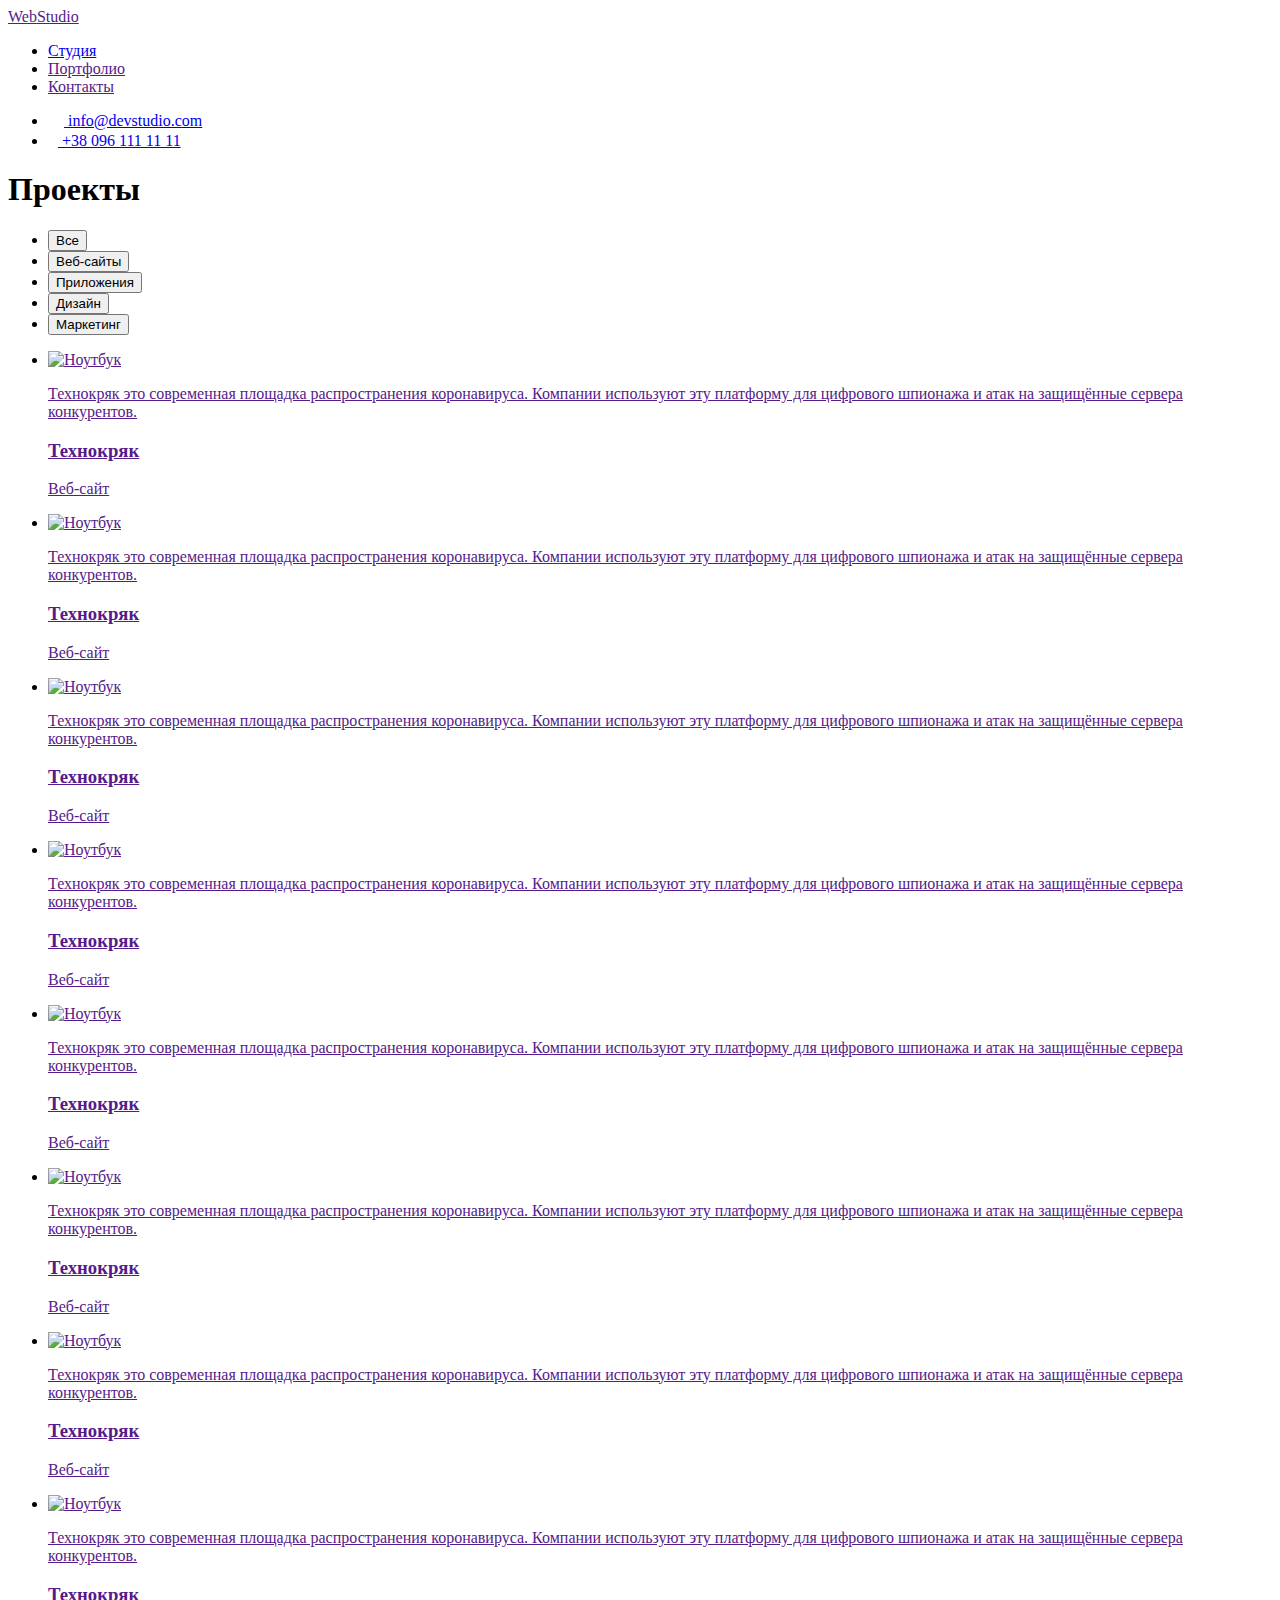
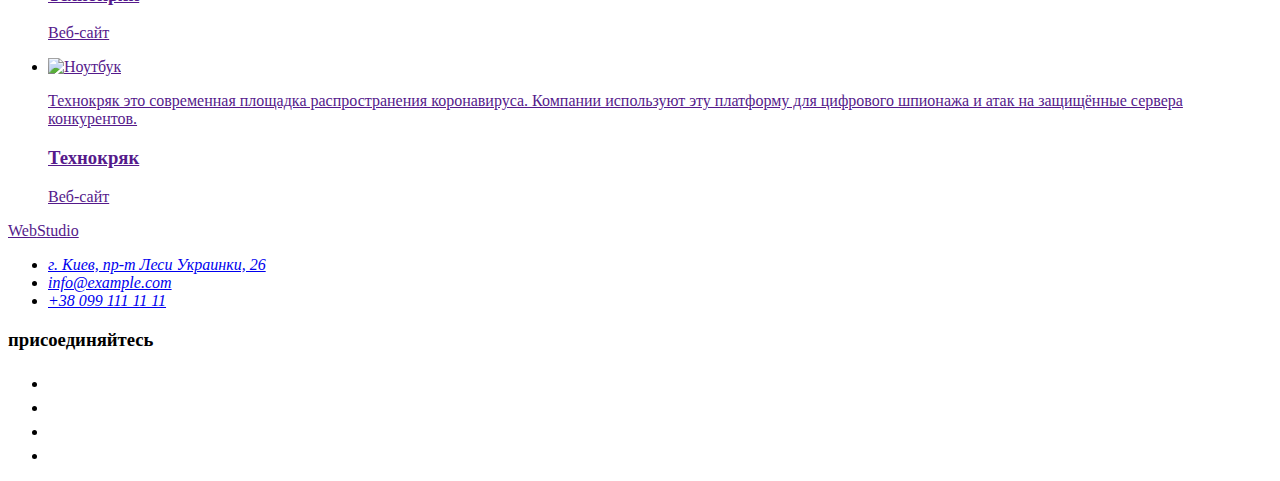
==== portfolio.html @ 6684179a "Add files to hw-06" ====
<!DOCTYPE html>
<html lang="ru">
  <head>
    <meta charset="UTF-8" />
    <meta http-equiv="X-UA-Compatible" content="IE=edge" />
    <meta name="viewport" content="width=device-width, initial-scale=1.0" />
    <title>Портфолио</title>
    <link
      rel="stylesheet"
      href="https://cdnjs.cloudflare.com/ajax/libs/modern-normalize/1.1.0/modern-normalize.min.css"
      integrity="sha512-wpPYUAdjBVSE4KJnH1VR1HeZfpl1ub8YT/NKx4PuQ5NmX2tKuGu6U/JRp5y+Y8XG2tV+wKQpNHVUX03MfMFn9Q=="
      crossorigin="anonymous"
      referrerpolicy="no-referrer"
    />
    <link rel="preconnect" href="https://fonts.googleapis.com" />
    <link rel="preconnect" href="https://fonts.gstatic.com" crossorigin />
    <link
      href="https://fonts.googleapis.com/css2?family=Raleway:wght@700&family=Roboto:wght@400;500;700;900&display=swap"
      rel="stylesheet"
    />
    <link rel="stylesheet" href="./css/style.css" />
  </head>
  <body>
    <!-- Заголовок страницы с названием студии и навигацией -->
    <header class="page-header">
      <div class="container header-flex">
        <a class="logo header-logo" href="" lang="en"><span class="logo-web">Web</span>Studio</a>
        <!-- Основная навигация -->
        <nav class="nav">
          <ul class="nav-list">
            <li class="nav-item">
              <a class="nav-link" href="./index.html">Студия</a>
            </li>
            <li class="nav-item">
              <a class="nav-link current" href="">Портфолио</a>
            </li>
            <li class="nav-item">
              <a class="nav-link" href="">Контакты</a>
            </li>
          </ul>
        </nav>
        <!-- Почта и телефон для связи -->
        <ul class="header-contacts-list">
          <li class="contacts-item">
            <a class="contacts-main" href="mailto:info@devstudio.com"
              ><svg class="contacts-icon" width="16" height="12">
                <use href="./images/icons.svg#icon-envelope"></use>
              </svg>
              info@devstudio.com</a
            >
          </li>
          <li class="contacts-item">
            <a class="contacts-main" href="tel:+380961111111"
              ><svg class="contacts-icon" width="10" height="16">
                <use href="./images/icons.svg#icon-smartphone"></use>
              </svg>
              +38 096 111 11 11</a
            >
          </li>
        </ul>
      </div>
    </header>
    <!-- Уникальная информация на странице -->
    <main>
      <!-- Секция с проектами и фильтром выбора в виде кнопок -->
      <section class="section">
        <div class="container">
          <h1 class="visually-hidden">Проекты</h1>
          <!-- Фильтр выбора на странице реализован кнопками -->
          <ul class="filter-list">
            <li class="filter-item">
              <button class="filter-button" type="button">Все</button>
            </li>
            <li class="filter-item">
              <button class="filter-button" type="button">Веб-сайты</button>
            </li>
            <li class="filter-item">
              <button class="filter-button" type="button">Приложения</button>
            </li>
            <li class="filter-item">
              <button class="filter-button" type="button">Дизайн</button>
            </li>
            <li class="filter-item">
              <button class="filter-button" type="button">Маркетинг</button>
            </li>
          </ul>
          <!-- Список проектов -->
          <ul class="projects-list">
            <li class="projects-item">
              <a class="projects-link" href="">
                <div class="projects-thumb">
                  <img src="./images/project-1.jpg" alt="Ноутбук" width="370" height="294" />
                  <p class="projects-thumb-text">
                    Технокряк это современная площадка распространения коронавируса. Компании
                    используют эту платформу для цифрового шпионажа и атак на защищённые сервера
                    конкурентов.
                  </p>
                </div>
                <div class="projects-content">
                  <h3 class="projects-title">Технокряк</h3>
                  <p class="projects-text">Веб-сайт</p>
                </div>
              </a>
            </li>

            <li class="projects-item">
              <a class="projects-link" href="">
                <div class="projects-thumb">
                  <img src="./images/project-2.jpg" alt="Ноутбук" width="370" height="294" />
                  <p class="projects-thumb-text">
                    Технокряк это современная площадка распространения коронавируса. Компании
                    используют эту платформу для цифрового шпионажа и атак на защищённые сервера
                    конкурентов.
                  </p>
                </div>
                <div class="projects-content">
                  <h3 class="projects-title">Технокряк</h3>
                  <p class="projects-text">Веб-сайт</p>
                </div>
              </a>
            </li>

            <li class="projects-item">
              <a class="projects-link" href="">
                <div class="projects-thumb">
                  <img src="./images/project-3.jpg" alt="Ноутбук" width="370" height="294" />
                  <p class="projects-thumb-text">
                    Технокряк это современная площадка распространения коронавируса. Компании
                    используют эту платформу для цифрового шпионажа и атак на защищённые сервера
                    конкурентов.
                  </p>
                </div>
                <div class="projects-content">
                  <h3 class="projects-title">Технокряк</h3>
                  <p class="projects-text">Веб-сайт</p>
                </div>
              </a>
            </li>

            <li class="projects-item">
              <a class="projects-link" href="">
                <div class="projects-thumb">
                  <img src="./images/project-4.jpg" alt="Ноутбук" width="370" height="294" />
                  <p class="projects-thumb-text">
                    Технокряк это современная площадка распространения коронавируса. Компании
                    используют эту платформу для цифрового шпионажа и атак на защищённые сервера
                    конкурентов.
                  </p>
                </div>
                <div class="projects-content">
                  <h3 class="projects-title">Технокряк</h3>
                  <p class="projects-text">Веб-сайт</p>
                </div>
              </a>
            </li>

            <li class="projects-item">
              <a class="projects-link" href="">
                <div class="projects-thumb">
                  <img src="./images/project-5.jpg" alt="Ноутбук" width="370" height="294" />
                  <p class="projects-thumb-text">
                    Технокряк это современная площадка распространения коронавируса. Компании
                    используют эту платформу для цифрового шпионажа и атак на защищённые сервера
                    конкурентов.
                  </p>
                </div>
                <div class="projects-content">
                  <h3 class="projects-title">Технокряк</h3>
                  <p class="projects-text">Веб-сайт</p>
                </div>
              </a>
            </li>

            <li class="projects-item">
              <a class="projects-link" href="">
                <div class="projects-thumb">
                  <img src="./images/project-6.jpg" alt="Ноутбук" width="370" height="294" />
                  <p class="projects-thumb-text">
                    Технокряк это современная площадка распространения коронавируса. Компании
                    используют эту платформу для цифрового шпионажа и атак на защищённые сервера
                    конкурентов.
                  </p>
                </div>
                <div class="projects-content">
                  <h3 class="projects-title">Технокряк</h3>
                  <p class="projects-text">Веб-сайт</p>
                </div>
              </a>
            </li>

            <li class="projects-item">
              <a class="projects-link" href="">
                <div class="projects-thumb">
                  <img src="./images/project-7.jpg" alt="Ноутбук" width="370" height="294" />
                  <p class="projects-thumb-text">
                    Технокряк это современная площадка распространения коронавируса. Компании
                    используют эту платформу для цифрового шпионажа и атак на защищённые сервера
                    конкурентов.
                  </p>
                </div>
                <div class="projects-content">
                  <h3 class="projects-title">Технокряк</h3>
                  <p class="projects-text">Веб-сайт</p>
                </div>
              </a>
            </li>

            <li class="projects-item">
              <a class="projects-link" href="">
                <div class="projects-thumb">
                  <img src="./images/project-8.jpg" alt="Ноутбук" width="370" height="294" />
                  <p class="projects-thumb-text">
                    Технокряк это современная площадка распространения коронавируса. Компании
                    используют эту платформу для цифрового шпионажа и атак на защищённые сервера
                    конкурентов.
                  </p>
                </div>
                <div class="projects-content">
                  <h3 class="projects-title">Технокряк</h3>
                  <p class="projects-text">Веб-сайт</p>
                </div>
              </a>
            </li>

            <li class="projects-item">
              <a class="projects-link" href="">
                <div class="projects-thumb">
                  <img src="./images/project-9.jpg" alt="Ноутбук" width="370" height="294" />
                  <p class="projects-thumb-text">
                    Технокряк это современная площадка распространения коронавируса. Компании
                    используют эту платформу для цифрового шпионажа и атак на защищённые сервера
                    конкурентов.
                  </p>
                </div>
                <div class="projects-content">
                  <h3 class="projects-title">Технокряк</h3>
                  <p class="projects-text">Веб-сайт</p>
                </div>
              </a>
            </li>
          </ul>
        </div>
      </section>
    </main>
    <!-- Подвал страницы -->
    <footer class="footer">
      <div class="container subcontainer-flex">
        <div class="subcontainer-one">
          <a class="logo logo-move" href="" lang="en"
            ><span class="logo-web">Web</span><span class="logo-studio">Studio</span></a
          >
          <address class="footer-info">
            <ul class="contacts-list">
              <li class="footer-contacts-item">
                <a
                  class="contacts-link"
                  href="https://goo.gl/maps/KPwA6rwqmE2eZGLd6"
                  target="_blank"
                  rel="noopener noreferrer"
                  >г. Киев, пр-т Леси Украинки, 26</a
                >
              </li>
              <li class="footer-contacts-item">
                <a class="contacts-secondary" href="mailto:info@example.com">info@example.com</a>
              </li>
              <li class="bottom-contacts-item">
                <a class="contacts-secondary" href="tel:+380991111111">+38 099 111 11 11</a>
              </li>
            </ul>
          </address>
        </div>
        <div class="subcontainer-two">
          <h3 class="connect-title">присоединяйтесь</h3>
          <ul class="connect-list">
            <li class="connect-item">
              <a
                class="connect-link"
                href="https://www.instagram.com"
                target="_blank"
                rel="noopener noreferrer"
              >
                <svg class="connect-social-networks-icon" width="20" height="20">
                  <use href="./images/icons.svg#icon-instagram"></use>
                </svg>
              </a>
            </li>
            <li class="connect-item">
              <a
                class="connect-link"
                href="https://www.twitter.com"
                target="_blank"
                rel="noopener noreferrer"
              >
                <svg class="connect-social-networks-icon" width="20" height="20">
                  <use href="./images/icons.svg#icon-twitter"></use>
                </svg>
              </a>
            </li>
            <li class="connect-item">
              <a
                class="connect-link"
                href="https://www.facebook.com"
                target="_blank"
                rel="noopener noreferrer"
              >
                <svg class="connect-social-networks-icon" width="20" height="20">
                  <use href="./images/icons.svg#icon-facebook"></use>
                </svg>
              </a>
            </li>
            <li class="connect-item">
              <a
                class="connect-link"
                href="https://www.linkedin.com"
                target="_blank"
                rel="noopener noreferrer"
              >
                <svg class="connect-social-networks-icon" width="20" height="20">
                  <use href="./images/icons.svg#icon-linkedin"></use>
                </svg>
              </a>
            </li>
          </ul>
        </div>
      </div>
    </footer>
  </body>
</html>
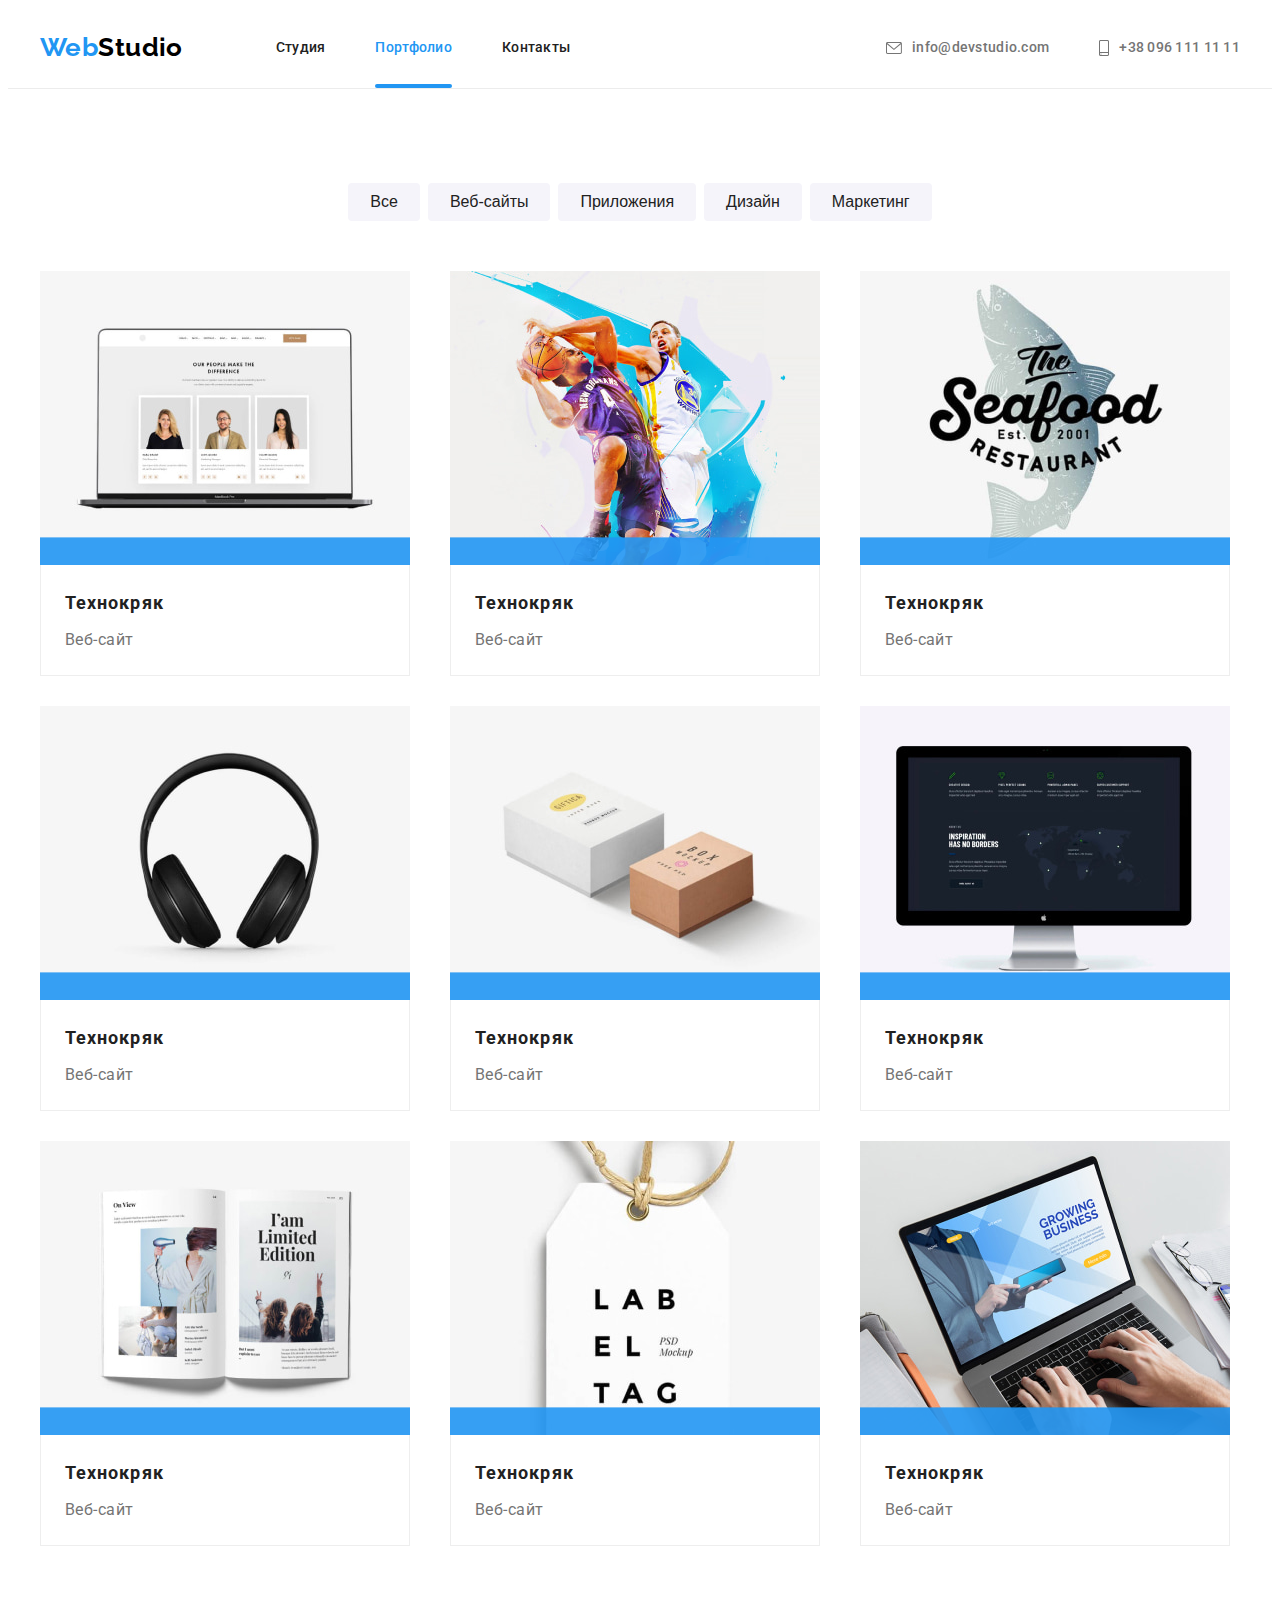
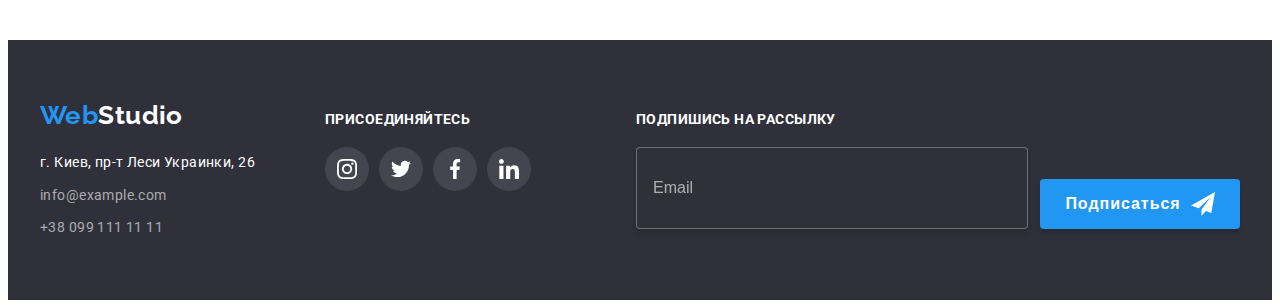
==== commit 371bb39c: "Add form in footer to portfolio" ====
--- a/portfolio.html
+++ b/portfolio.html
@@ -322,6 +322,26 @@
             </li>
           </ul>
         </div>
+        <!-- Форма для подписки на рассылку -->
+        <form class="footer-form" autocomplete="off">
+          <div class="form-group">
+            <label class="form-label" for="email"><b>Подпишись на рассылку</b></label>
+            <input
+              class="form-input"
+              type="email"
+              name="input-email"
+              id="email"
+              required
+              placeholder="Email"
+            />
+          </div>
+          <button class="form-btn" type="submit">
+            Подписаться
+            <svg class="icon-btn" width="24" height="24">
+              <use href="./images/icons.svg#icon-telegram"></use>
+            </svg>
+          </button>
+        </form>
       </div>
     </footer>
   </body>
--- a/css/style.css
+++ b/css/style.css
@@ -0,0 +1,929 @@
+/* Объявление переменных */
+:root {
+  --main-title-color: #ffffff;
+  --secondary-title-color: #212121;
+  --text-color: #757575;
+  --accent-color: #2196f3;
+  --button-bg-color: #f5f4fa;
+  --tr-duration: 250ms;
+  --tr-function: cubic-bezier(0.4, 0, 0.2, 1);
+}
+
+/* Сброс внешних и внутренних отступов у заголовков, абзацев и списков */
+h1,
+h2,
+h3,
+p {
+  margin: 0;
+}
+
+ul {
+  margin: 0;
+  padding: 0;
+  list-style: none;
+}
+
+a {
+  text-decoration: none;
+}
+
+img {
+  display: block;
+}
+
+/* Задание правил для тэга body */
+body {
+  font-family: 'Roboto', sans-serif;
+  font-size: 14px;
+  letter-spacing: 0.03em;
+  color: var(--secondary-title-color);
+}
+
+/* Контейнер для центрирования контента */
+.container {
+  width: 1200px;
+  padding-left: 15px;
+  padding-right: 15px;
+  margin: 0 auto;
+}
+
+/* Класс для всех секций  */
+.section {
+  padding-top: 94px;
+  padding-bottom: 94px;
+}
+
+/* Скрытие заголовков */
+.visually-hidden {
+  position: absolute;
+  width: 1px;
+  height: 1px;
+  margin: -1px;
+  padding: 0;
+  overflow: hidden;
+  border: 0;
+  clip: rect(0 0 0 0);
+}
+
+/* Анимация */
+@keyframes puls {
+  0% {
+    transform: scale(1);
+  }
+  50% {
+    transform: scale(1.5);
+  }
+  100% {
+    transform: scale(1);
+  }
+}
+
+/* ||||||||||||||||||||||||||||||||| Х Е Д Е Р ||||||||||||||||||||||||||||||| */
+
+/* Нижняя рамка у хедера */
+.page-header {
+  height: 80px;
+  border-bottom: 1px solid #ececec;
+}
+
+/* Общие стили логотипа студии для хедера и футера */
+.logo {
+  font-family: 'Raleway', sans-serif;
+  font-weight: 700;
+  font-size: 26px;
+  line-height: 1.19;
+  color: #000000;
+}
+
+/* Отступы для лого в хедере */
+.header-logo {
+  margin-right: 93px;
+  padding-top: 24px;
+  padding-bottom: 25px;
+
+  animation: puls 3000ms infinite;
+}
+
+/* Выделение цветом части логотипа */
+.logo-web {
+  color: var(--accent-color);
+}
+
+/* Общий флекс контейнер хедера */
+.header-flex {
+  display: flex;
+}
+
+/* Флекс на навигацию и список навигации */
+.nav,
+.nav-list {
+  display: flex;
+}
+
+/* Задание позиционирования относительно li для подчеркивания в хедере */
+.nav-item {
+  position: relative;
+}
+
+/* Горизонтальные отступы в ссылках навигации */
+.nav-item:not(:last-child) {
+  margin-right: 50px;
+}
+
+/* Флекс списка контактов и горизонтальный отступ к контактам хедера */
+.header-contacts-list {
+  display: flex;
+  margin-left: auto;
+}
+
+/* Горизонтальный отступ между почтой и телефоном */
+.contacts-item:not(:last-child) {
+  margin-right: 50px;
+}
+
+/* Ссылки навигации по страницам сайта */
+.nav-link {
+  transition: color var(--tr-duration) var(--tr-function);
+
+  display: block;
+  padding: 32px 0;
+
+  font-weight: 500;
+  line-height: 1.14;
+  letter-spacing: 0.02em;
+  color: var(--secondary-title-color);
+}
+
+/* Эффект выделения цветом при ховере и фокусе */
+.nav-link:hover,
+.nav-link:focus {
+  color: var(--accent-color);
+}
+
+/* Подсвечивание текущей страницы */
+.current {
+  color: var(--accent-color);
+}
+
+/* Подчеркивание текущей страницы */
+.current::after {
+  position: absolute;
+  top: 76px;
+  content: '';
+  display: block;
+  width: 100%;
+  height: 4px;
+
+  background-color: var(--accent-color);
+  border-radius: 2px;
+}
+
+/* Главная почта и телефон */
+.contacts-main {
+  transition: color var(--tr-duration) var(--tr-function);
+
+  display: flex;
+  padding: 32px 0;
+  align-items: center;
+
+  font-weight: 500;
+  line-height: 1.14;
+  letter-spacing: 0.02em;
+  color: var(--text-color);
+}
+
+/* Эффект выделения цветом при ховере и фокусе */
+.contacts-main:hover,
+.contacts-main:focus {
+  color: var(--accent-color);
+}
+
+/* Стили к иконкам телефона и почты */
+.contacts-icon {
+  display: block;
+  margin-right: 10px;
+
+  fill: currentColor;
+}
+
+/* ||||||||||||||||||||| С Е К Ц И Я   Г Е Р О Й ||||||||||||||||||||| */
+
+/* Стили к секции герой */
+.hero {
+  padding-bottom: 200px;
+  padding-top: 200px;
+
+  text-align: center;
+
+  background-color: #c4c4c4;
+  background-image: linear-gradient(rgba(47, 48, 58, 0.4), rgba(47, 48, 58, 0.4)),
+    url(../images/hero-bg.jpg);
+  background-repeat: no-repeat;
+  background-size: 1600px 600px;
+  background-position: center;
+}
+
+/* Стили к заголовку героя */
+.hero-title {
+  margin-bottom: 30px;
+  min-height: 120px;
+
+  font-weight: 900;
+  font-size: 44px;
+  line-height: 1.36;
+  letter-spacing: 0.06em;
+  text-transform: uppercase;
+  color: var(--main-title-color);
+}
+
+/* Кнопка заказа услуги */
+.hero-button {
+  transition: background-color var(--tr-duration) var(--tr-function);
+
+  padding: 10px 32px;
+  min-width: 200px;
+  min-height: 50px;
+
+  font-size: 16px;
+  font-weight: 700;
+  line-height: 1.87;
+  letter-spacing: 0.06em;
+  color: #ffffff;
+
+  background-color: #2196f3;
+  cursor: pointer;
+  border-style: none;
+  border-radius: 4px;
+  box-shadow: 0px 4px 4px rgba(0, 0, 0, 0.15);
+}
+
+/* Эффект выделения кнопки цветом при ховере и фокусе */
+.hero-button:hover,
+.hero-button:focus {
+  background-color: #188ce8;
+}
+
+/* ||||||||||||||||||||| С Е К Ц И Я   П Р Е И М У Щ Е С Т В ||||||||||||||||||||| */
+
+/* Флекс на список преимуществ */
+.features-list {
+  display: flex;
+  margin-left: -30px;
+}
+
+/* Размер элементов в списке преимуществ */
+.features-item {
+  flex-basis: calc(100% / 4);
+  margin-left: 30px;
+}
+
+/* Фон под иконки */
+.icon-bg {
+  display: flex;
+  height: 120px;
+  justify-content: center;
+  align-items: center;
+  margin-bottom: 30px;
+
+  background-color: #f5f4fa;
+  border-radius: 4px;
+}
+
+/* Подзаголовки списка преимуществ */
+.features-title {
+  margin-bottom: 10px;
+
+  font-size: 14px;
+  line-height: 1.17;
+  text-transform: uppercase;
+}
+
+/* Текс в подзаголовках преимуществ */
+.features-text {
+  line-height: 1.71;
+  color: var(--text-color);
+}
+
+/* ||||||||||||||||||||| С Е К Ц И Я   О   Н А Ш Е Й   Р А Б О Т Е ||||||||||||||||||||| */
+
+/* Сброс верхнего паддинга в секции о нашей работе */
+.work-section {
+  padding-top: 0;
+}
+
+/* Заголовок секции о нашей работе и команде */
+.section-title {
+  margin-bottom: 50px;
+
+  font-size: 36px;
+  line-height: 1.17;
+  text-align: center;
+}
+
+/* Флекс на список о нашей работе */
+.work-list {
+  display: flex;
+  margin-left: -30px;
+}
+
+/* Стили к списку о нашей работе */
+.work-item {
+  flex-basis: calc(100% / 3);
+  margin-left: 30px;
+}
+
+/* Задание относительного позиционирования */
+.work-thumb {
+  position: relative;
+}
+
+/* Оверлей поверх изображений */
+.work-thumb-text {
+  position: absolute;
+  bottom: 0;
+
+  display: flex;
+  width: 100%;
+  height: 70px;
+  justify-content: center;
+  align-items: center;
+
+  font-size: 14px;
+  line-height: 1.14;
+  text-transform: uppercase;
+  text-align: center;
+  color: #ffffff;
+
+  background-color: rgba(47, 48, 58, 0.8);
+}
+
+/* ||||||||||||||||||||| С Е К Ц И Я   Н А Ш А   К О М А Н Д А ||||||||||||||||||||| */
+
+/* Фон секции с командой */
+.section-background {
+  background-color: #f5f4fa;
+}
+
+/* Флекс на список команды */
+.team-list {
+  display: flex;
+  margin-left: -30px;
+}
+
+/* Стили к списку команды */
+.team-item {
+  flex-basis: calc(100% / 4);
+  margin-left: 30px;
+
+  background-color: #ffffff;
+  box-shadow: 0px 1px 3px rgba(0, 0, 0, 0.12), 0px 1px 1px rgba(0, 0, 0, 0.14),
+    0px 2px 1px rgba(0, 0, 0, 0.2);
+  border-radius: 0px 0px 4px 4px;
+}
+
+/* Стили к подписи фото членов команды */
+.team-item-content {
+  padding-top: 30px;
+
+  text-align: center;
+}
+
+/* Имена членов команды */
+.member-title {
+  margin-bottom: 10px;
+
+  font-weight: 500;
+  font-size: 16px;
+  line-height: 1.19;
+}
+
+/* Профессии членов команды */
+.member-text {
+  margin-bottom: 16px;
+
+  font-size: 16px;
+  line-height: 1.19;
+  color: var(--text-color);
+}
+
+/* Флекс списка соц сетей */
+.social-networks-list {
+  display: flex;
+  padding-bottom: 30px;
+  justify-content: center;
+}
+
+/* Отступы (margin) в списке соц сетей кроме последнего */
+.social-networks-item:not(:last-child) {
+  margin-right: 10px;
+}
+
+/* Размер элементов в списке соц сетей */
+.social-networks-item {
+  width: 44px;
+  height: 44px;
+}
+
+/* Блоки в списке соц сетей */
+.social-networks-link {
+  transition: background-color var(--tr-duration) var(--tr-function),
+    color var(--tr-duration) var(--tr-function);
+
+  display: flex;
+  width: 100%;
+  height: 100%;
+  justify-content: center;
+  align-items: center;
+
+  color: #afb1b8;
+
+  border-radius: 50%;
+}
+
+/* Эффект выделения цветом при ховере и фокусе */
+.social-networks-link:hover,
+.social-networks-link:focus {
+  background-color: var(--accent-color);
+  color: #ffffff;
+}
+
+/* Наследование цвета иконками */
+.social-networks-icon {
+  fill: currentColor;
+}
+
+/* ||||||||||||||||||||| С Е К Ц И Я   Н А Ш И   К Л И Е Н Т Ы ||||||||||||||||||||| */
+
+/* Флекс списка клиентов */
+.clients-list {
+  display: flex;
+}
+
+/* Блоки в списке клиентов */
+.clients-item {
+  transition: border-color var(--tr-duration) var(--tr-function);
+
+  flex-basis: calc((100% - 150px) / 6);
+  height: 92px;
+  border: 1px solid #afb1b8;
+  border-radius: 4px;
+}
+
+/* Эффект выделения цветом при ховере и фокусе */
+.clients-item:hover,
+.clients-item:focus {
+  border-color: var(--accent-color);
+}
+
+/* Отступы (margin) в списке клиентов кроме последнего */
+.clients-item + .clients-item {
+  margin-left: 30px;
+}
+
+/* Флекс на ссылки клиентов */
+.clients-link {
+  transition: color var(--tr-duration) var(--tr-function);
+
+  display: flex;
+  width: 100%;
+  height: 100%;
+  justify-content: center;
+  align-items: center;
+
+  color: #afb1b8;
+}
+
+/* Эффект выделения цветом при ховере и фокусе */
+.clients-link:hover,
+.clients-link:focus {
+  color: var(--accent-color);
+}
+
+/* Наследование цвета иконками */
+.clients-icon {
+  fill: currentColor;
+}
+
+/* |||||||||||||||||||||   Ф У Т Е Р   С Т Р А Н И Ц Ы   ||||||||||||||||||||| */
+
+/* Падинги в футере */
+.footer {
+  padding: 60px 0;
+
+  background-color: #2f303a;
+}
+
+/* Преобразование из строчного в блочный элемент */
+.logo-move {
+  display: inline-block;
+  margin-bottom: 20px;
+}
+
+/* Выделение белым цветом studio */
+.logo-studio {
+  color: #ffffff;
+}
+
+/* Сброс курсивного начертания в теге address */
+.footer-info {
+  font-style: normal;
+}
+
+/* Отступы (margin) в списке футера кроме последнего */
+.footer-contacts-item:not(:last-child) {
+  margin-bottom: 9px;
+}
+
+/* Физический адрес студии */
+.contacts-link {
+  transition: color var(--tr-duration) var(--tr-function);
+
+  line-height: 1.71;
+  color: #ffffff;
+}
+
+/* Эффект выделения цветом при ховере и фокусе */
+.contacts-link:hover,
+.contacts-link:focus {
+  color: var(--accent-color);
+}
+
+/* Дополнительная почта и телефон */
+.contacts-secondary {
+  transition: color var(--tr-duration) var(--tr-function);
+
+  display: inline-block;
+
+  line-height: 1.71;
+  color: rgba(255, 255, 255, 0.6);
+}
+
+/* Эффект выделения цветом при ховере и фокусе */
+.contacts-secondary:hover,
+.contacts-secondary:focus {
+  color: var(--accent-color);
+}
+
+/* Заголовок списка соц сетей в футере */
+.connect-title {
+  margin-bottom: 20px;
+
+  font-size: 14px;
+  line-height: 1.17;
+  color: #ffffff;
+  text-transform: uppercase;
+}
+
+/* Флекс на список соц сетей */
+.connect-list {
+  display: inline-flex;
+}
+
+/* Отступы (margin) в списке футера кроме последнего */
+.connect-item:not(:last-child) {
+  margin-right: 10px;
+}
+
+/* Стили к элементу списка */
+.connect-item {
+  width: 44px;
+  height: 44px;
+}
+
+/* Стили к ссылке */
+.connect-link {
+  transition: background-color var(--tr-duration) var(--tr-function);
+
+  display: flex;
+  width: 100%;
+  height: 100%;
+  justify-content: center;
+  align-items: center;
+
+  color: #ffffff;
+
+  background-color: rgba(255, 255, 255, 0.1);
+  border-radius: 50%;
+}
+
+/* Эффект выделения цветом при ховере и фокусе */
+.connect-link:hover,
+.connect-link:focus {
+  background-color: var(--accent-color);
+}
+
+/* Наследование цвета иконками */
+.connect-social-networks-icon {
+  fill: currentColor;
+}
+
+/* Маржин меджу блоками */
+.subcontainer-two {
+  margin-left: 70px;
+}
+
+/* Выравнивание по базовой линии */
+.subcontainer-flex {
+  display: flex;
+  align-items: baseline;
+}
+
+/*...................... Ф О Р М А ......................*/
+
+/* Флекс на форму для компоновки */
+.footer-form {
+  display: flex;
+  align-items: flex-end;
+  margin-left: auto;
+}
+
+/* Флекс на div для компоновки в колонку */
+.form-group {
+  display: flex;
+  flex-direction: column;
+}
+
+/* Стили к label */
+.form-label {
+  margin-bottom: 20px;
+
+  font-size: 14px;
+  line-height: 1.17;
+  color: #ffffff;
+  text-transform: uppercase;
+}
+
+/* Стили к полю ввода */
+.form-input {
+  width: 358px;
+  min-height: 50px;
+  padding: 15px 16px;
+
+  font-size: 16px;
+  color: rgba(255, 255, 255, 0.6);
+
+  background-color: rgba(47, 48, 58, 1);
+  border: 1px solid rgba(255, 255, 255, 0.3);
+  filter: drop-shadow(0px 4px 4px rgba(0, 0, 0, 0.15));
+  border-radius: 4px;
+}
+
+/* Стили к плэйсхолдеру поля ввода */
+.form-input::placeholder {
+  font-size: 16px;
+  line-height: 1.25;
+  color: rgba(255, 255, 255, 0.6);
+}
+
+/* Стили к кнопке подписки */
+.form-btn {
+  display: flex;
+  justify-content: center;
+  align-items: center;
+  margin-left: 12px;
+  padding: 10px 0;
+  min-width: 200px;
+  min-height: 50px;
+
+  font-weight: 700;
+  font-size: 16px;
+  line-height: 1.87;
+  letter-spacing: 0.06em;
+  color: #ffffff;
+
+  border-style: none;
+  box-shadow: 0px 4px 4px rgba(0, 0, 0, 0.15);
+  border-radius: 4px;
+  background-color: #2196f3;
+  cursor: pointer;
+
+  transition: background-color 250ms cubic-bezier(0.4, 0, 0.2, 1);
+}
+
+/* Стили к кнопке подписки при ховере и фокусе */
+.form-btn:hover,
+.form-btn:focus {
+  background-color: #188ce8;
+}
+
+/* Стили к иконке на кнопке */
+.icon-btn {
+  margin-left: 10px;
+  fill: #ffffff;
+}
+
+/*|||||||||||||||||||||||| С Т Р А Н И Ц А   П О Р Т Ф О Л И О ||||||||||||||||||||||||*/
+
+/* Подсвечивание текущей страницы цветом */
+.current {
+  color: var(--accent-color);
+}
+
+/* Подчеркивание текущей страницы элементом афтер */
+.current::after {
+  position: absolute;
+  top: 76px;
+
+  content: '';
+  width: 100%;
+  height: 4px;
+  display: block;
+
+  background-color: var(--accent-color);
+  border-radius: 2px;
+}
+
+/* Флекс на список кнопок фильтра */
+.filter-list {
+  display: flex;
+  margin-bottom: 50px;
+  justify-content: center;
+}
+
+/* Отступы между кнопками фильтра */
+.filter-item:not(:last-child) {
+  margin-right: 8px;
+}
+
+/* Стили к кнопкам фильтра */
+.filter-button {
+  transition: color var(--tr-duration) var(--tr-function),
+    background-color var(--tr-duration) var(--tr-function),
+    box-shadow var(--tr-duration) var(--tr-function);
+
+  padding: 6px 22px;
+
+  font-weight: 500;
+  font-size: 16px;
+  line-height: 1.62;
+  color: #212121;
+
+  background-color: var(--button-bg-color);
+  cursor: pointer;
+  border-style: none;
+  border-radius: 4px;
+}
+
+/* Эффект выделения цветом при ховере и фокусе */
+.filter-button:hover,
+.filter-button:focus {
+  color: #ffffff;
+  background-color: #2196f3;
+  box-shadow: 0px 3px 1px rgba(0, 0, 0, 0.1), 0px 1px 2px rgba(0, 0, 0, 0.08),
+    0px 2px 2px rgba(0, 0, 0, 0.12);
+}
+
+/* Флекс на список проектов */
+.projects-list {
+  display: flex;
+  flex-wrap: wrap;
+  margin-left: -30px;
+  margin-top: -30px;
+}
+
+/* Стили к списку проектов */
+.projects-item {
+  flex-basis: calc((100% - 90px) / 3);
+  margin-left: 30px;
+  margin-top: 30px;
+}
+
+/* Задание ссылке типа block и анимация */
+.projects-link {
+  transition: box-shadow var(--tr-duration) var(--tr-function);
+
+  display: inline-block;
+}
+
+/* Позиционирование отноительно div */
+.projects-thumb {
+  position: relative;
+  overflow: hidden;
+}
+
+/* Задание оверлея и анимации */
+.projects-thumb-text {
+  position: absolute;
+  top: 0;
+  left: 0;
+  transform: translate(0, 100%);
+  transition: transform var(--tr-duration) var(--tr-function);
+
+  width: 100%;
+  padding: 63px 24px;
+  font-size: 18px;
+  line-height: 1.56;
+  color: #ffffff;
+
+  background-color: rgba(33, 150, 243, 0.9);
+}
+
+/* Эффект выделения тенью при ховере и фокусе */
+.projects-link:hover,
+.projects-link:focus {
+  box-shadow: 0px 1px 1px rgba(0, 0, 0, 0.12), 0px 4px 4px rgba(0, 0, 0, 0.06),
+    1px 4px 6px rgba(0, 0, 0, 0.16);
+}
+
+/* Эффект анимации при ховере и фокусе */
+.projects-link:hover .projects-thumb-text,
+.projects-link:focus .projects-thumb-text {
+  transform: translate(0, 0);
+}
+
+/* Отступы под карточкой проекта */
+.projects-content {
+  padding: 20px 24px;
+
+  border-bottom: 1px solid #eeeeee;
+  border-left: 1px solid #eeeeee;
+  border-right: 1px solid #eeeeee;
+  background-color: white;
+}
+
+/* Названия проектов */
+.projects-title {
+  margin-bottom: 4px;
+
+  font-size: 18px;
+  line-height: 2;
+  letter-spacing: 0.06em;
+  color: var(--secondary-title-color);
+}
+
+/* Название категории проектов */
+.projects-text {
+  font-size: 16px;
+  line-height: 1.87;
+  color: var(--text-color);
+}
+
+/*|||||||||||||||||||||||| М О Д А Л Ь Н О Е  О К Н О ||||||||||||||||||||||||*/
+
+/* Бэкдроп */
+.backdrop {
+  position: fixed;
+  top: 0;
+  left: 0;
+  width: 100vw;
+  height: 100vh;
+  opacity: 1;
+  visibility: visible;
+  transition: opacity var(--tr-duration) var(--tr-function),
+    visibility var(--tr-duration) var(--tr-function);
+  background-color: rgba(0, 0, 0, 0.2);
+}
+
+/* При добавлении класса is-hidden Бэкдроп скрывается */
+.backdrop.is-hidden {
+  visibility: hidden;
+  opacity: 0;
+  pointer-events: none;
+}
+
+/* Стили модального окна */
+.modal {
+  position: absolute;
+  top: 50%;
+  left: 50%;
+  opacity: 1;
+  visibility: visible;
+  transform: translate(-50%, -50%) scale(1.2) rotate(360deg);
+  transition: transform var(--tr-duration) var(--tr-function),
+    opacity var(--tr-duration) var(--tr-function), visibility var(--tr-duration) var(--tr-function);
+  min-width: 528px;
+  min-height: 581px;
+  background-color: #ffffff;
+  box-shadow: 0px 1px 3px rgba(0, 0, 0, 0.12), 0px 1px 1px rgba(0, 0, 0, 0.14),
+    0px 2px 1px rgba(0, 0, 0, 0.2);
+  border-radius: 4px;
+}
+
+/* Стили к скрытому модальному окну */
+.backdrop.is-hidden .modal {
+  transform: translate(-50%, -150%) scale(0) rotate(0deg);
+  visibility: hidden;
+  opacity: 0;
+}
+
+/* Кнопка для закрытия модального окна */
+.modal-close-btn {
+  position: absolute;
+  top: 8px;
+  right: 8px;
+  width: 30px;
+  height: 30px;
+  display: flex;
+  justify-content: center;
+  align-items: center;
+  background-color: unset;
+  border: 1px solid rgba(0, 0, 0, 0.1);
+  border-radius: 50%;
+  cursor: pointer;
+}
+
+/* Стили к кнопке при ховере и фокусе */
+.modal-close-btn:hover .modal-close-icon,
+.modal-close-btn:focus .modal-close-icon {
+  fill: var(--accent-color);
+}
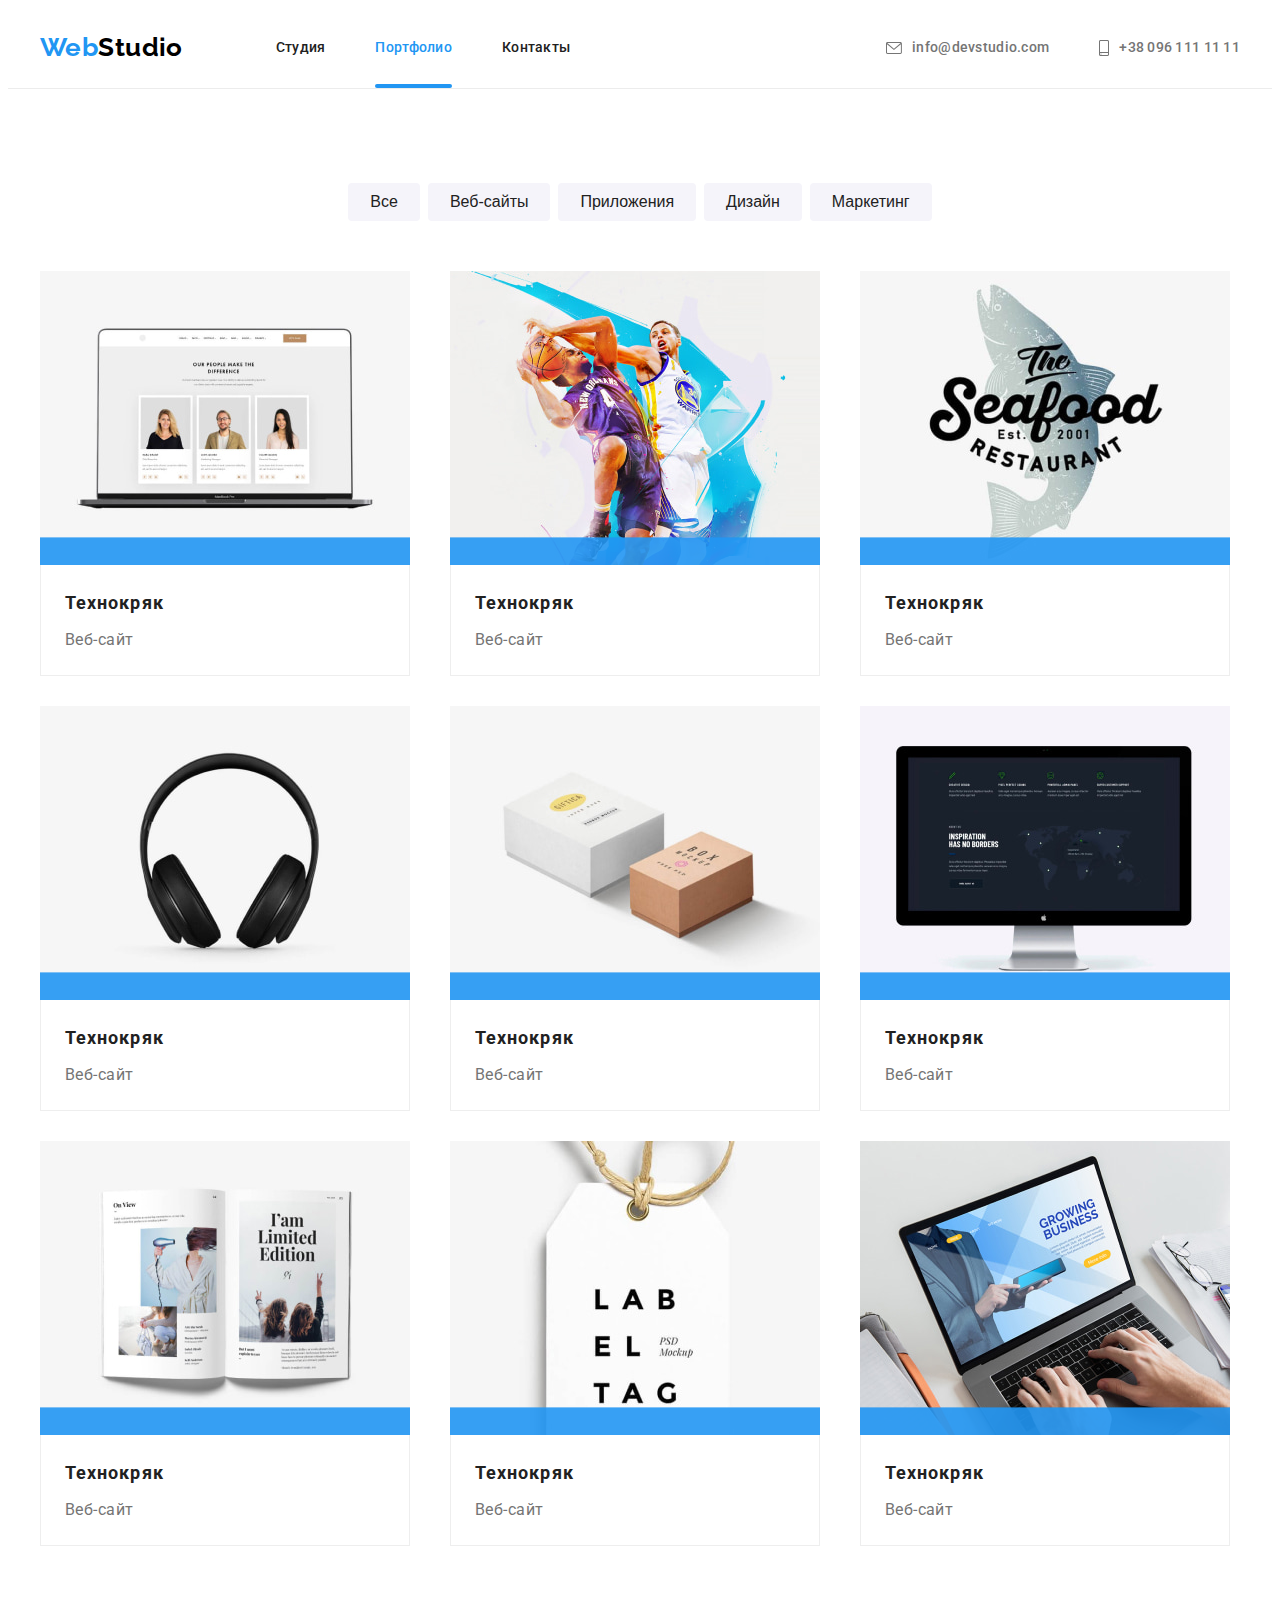
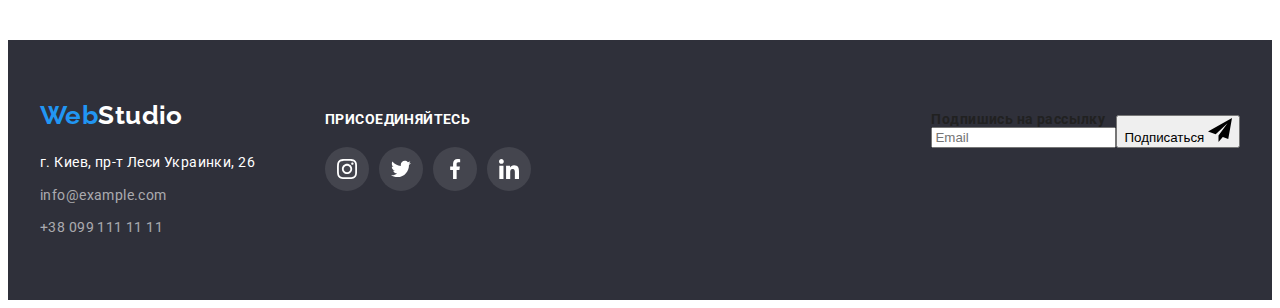
==== commit 2504978d: "Update portfolio.html" ====
--- a/portfolio.html
+++ b/portfolio.html
@@ -324,10 +324,10 @@
         </div>
         <!-- Форма для подписки на рассылку -->
         <form class="footer-form" autocomplete="off">
-          <div class="form-group">
-            <label class="form-label" for="email"><b>Подпишись на рассылку</b></label>
+          <div class="footer-form-group">
+            <label class="footer-form-label" for="email"><b>Подпишись на рассылку</b></label>
             <input
-              class="form-input"
+              class="footer-form-input"
               type="email"
               name="input-email"
               id="email"
@@ -335,9 +335,9 @@
               placeholder="Email"
             />
           </div>
-          <button class="form-btn" type="submit">
+          <button class="footer-form-btn" type="submit">
             Подписаться
-            <svg class="icon-btn" width="24" height="24">
+            <svg class="footer-icon-btn" width="24" height="24">
               <use href="./images/icons.svg#icon-telegram"></use>
             </svg>
           </button>
--- a/css/style.css
+++ b/css/style.css
@@ -638,7 +638,7 @@
 }
 
 /* Флекс на div для компоновки в колонку */
-.form-group {
+.footer-form-group {
   display: flex;
   flex-direction: column;
 }
@@ -927,3 +927,19 @@
 .modal-close-btn:focus .modal-close-icon {
   fill: var(--accent-color);
 }
+
+/*...................... Ф О Р М А  В  М О Д А Л К Е ......................*/
+
+.modal-form {
+  width: 528px;
+  padding: 40px;
+}
+
+.contact-details-head {
+  font-weight: 700;
+  font-size: 20px;
+  line-height: 1.15;
+  text-align: center;
+  letter-spacing: 0.03em;
+  color: var(--secondary-title-color);
+}
